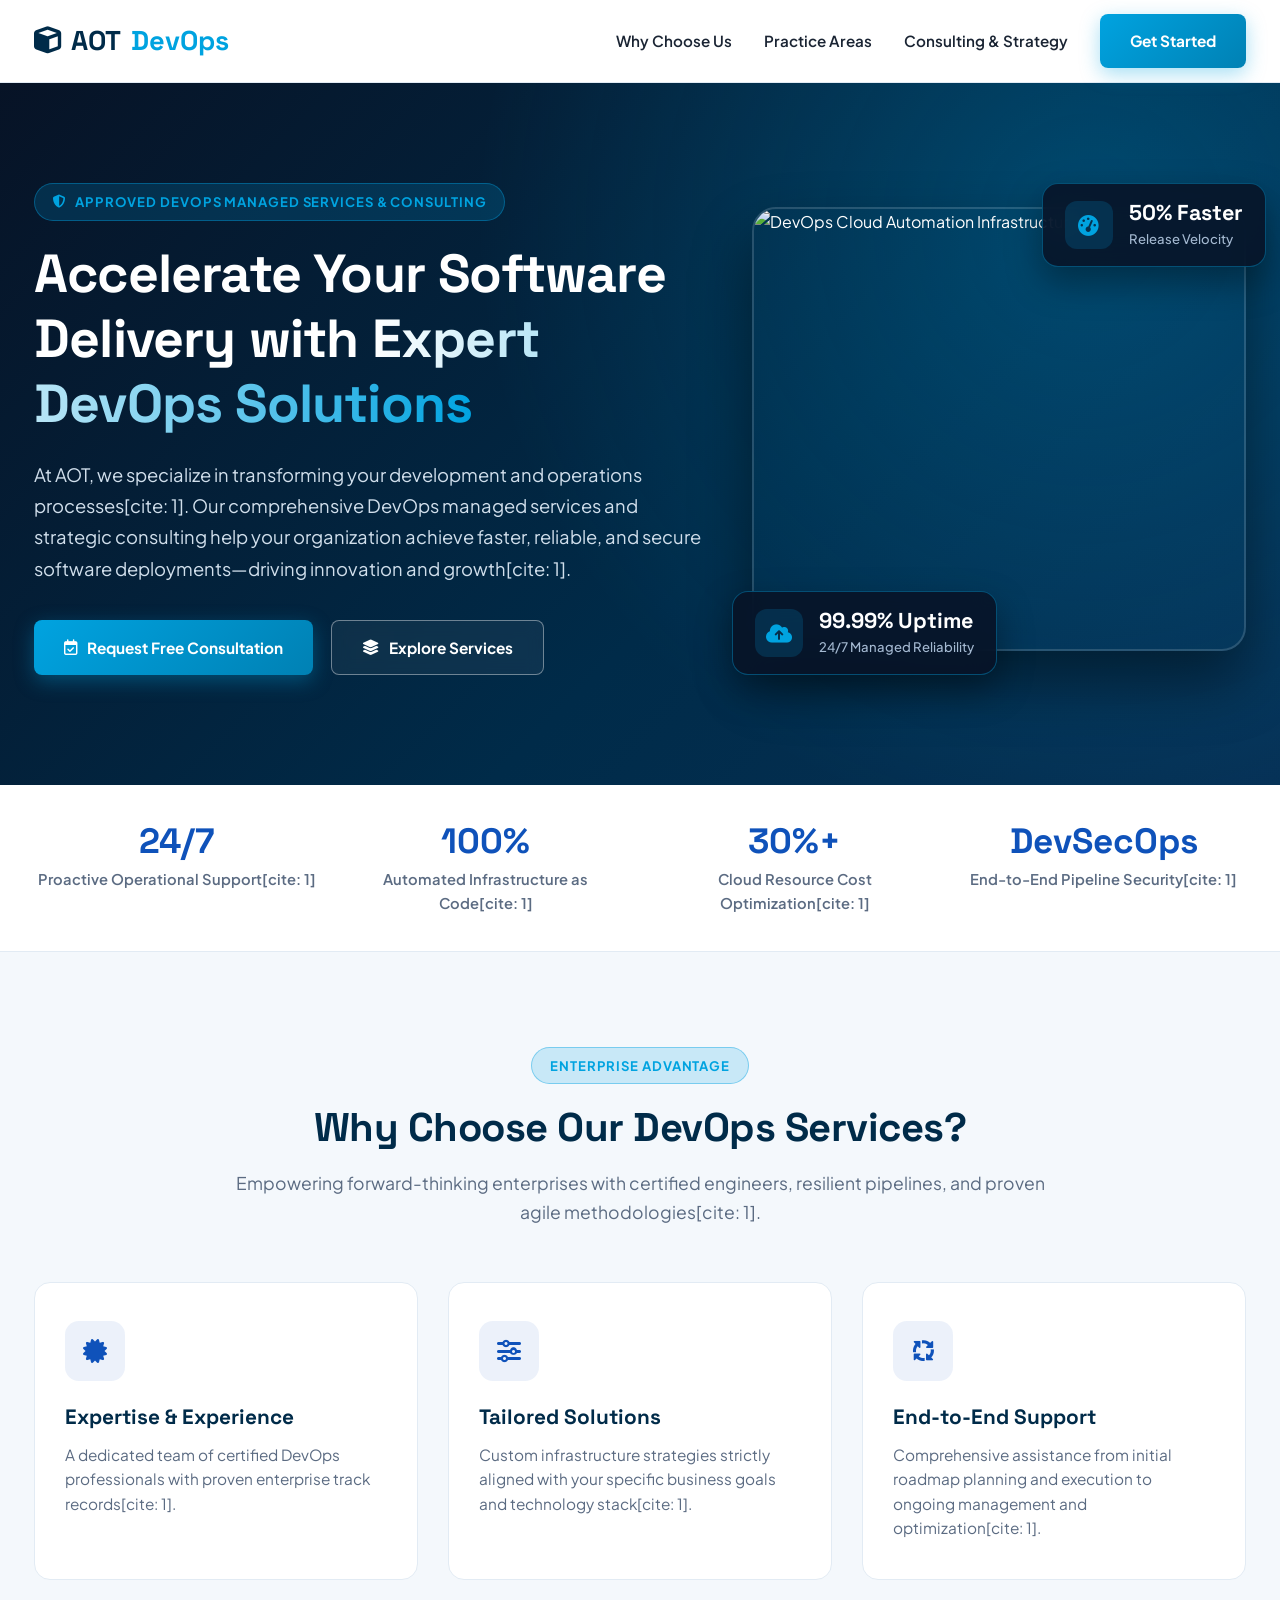
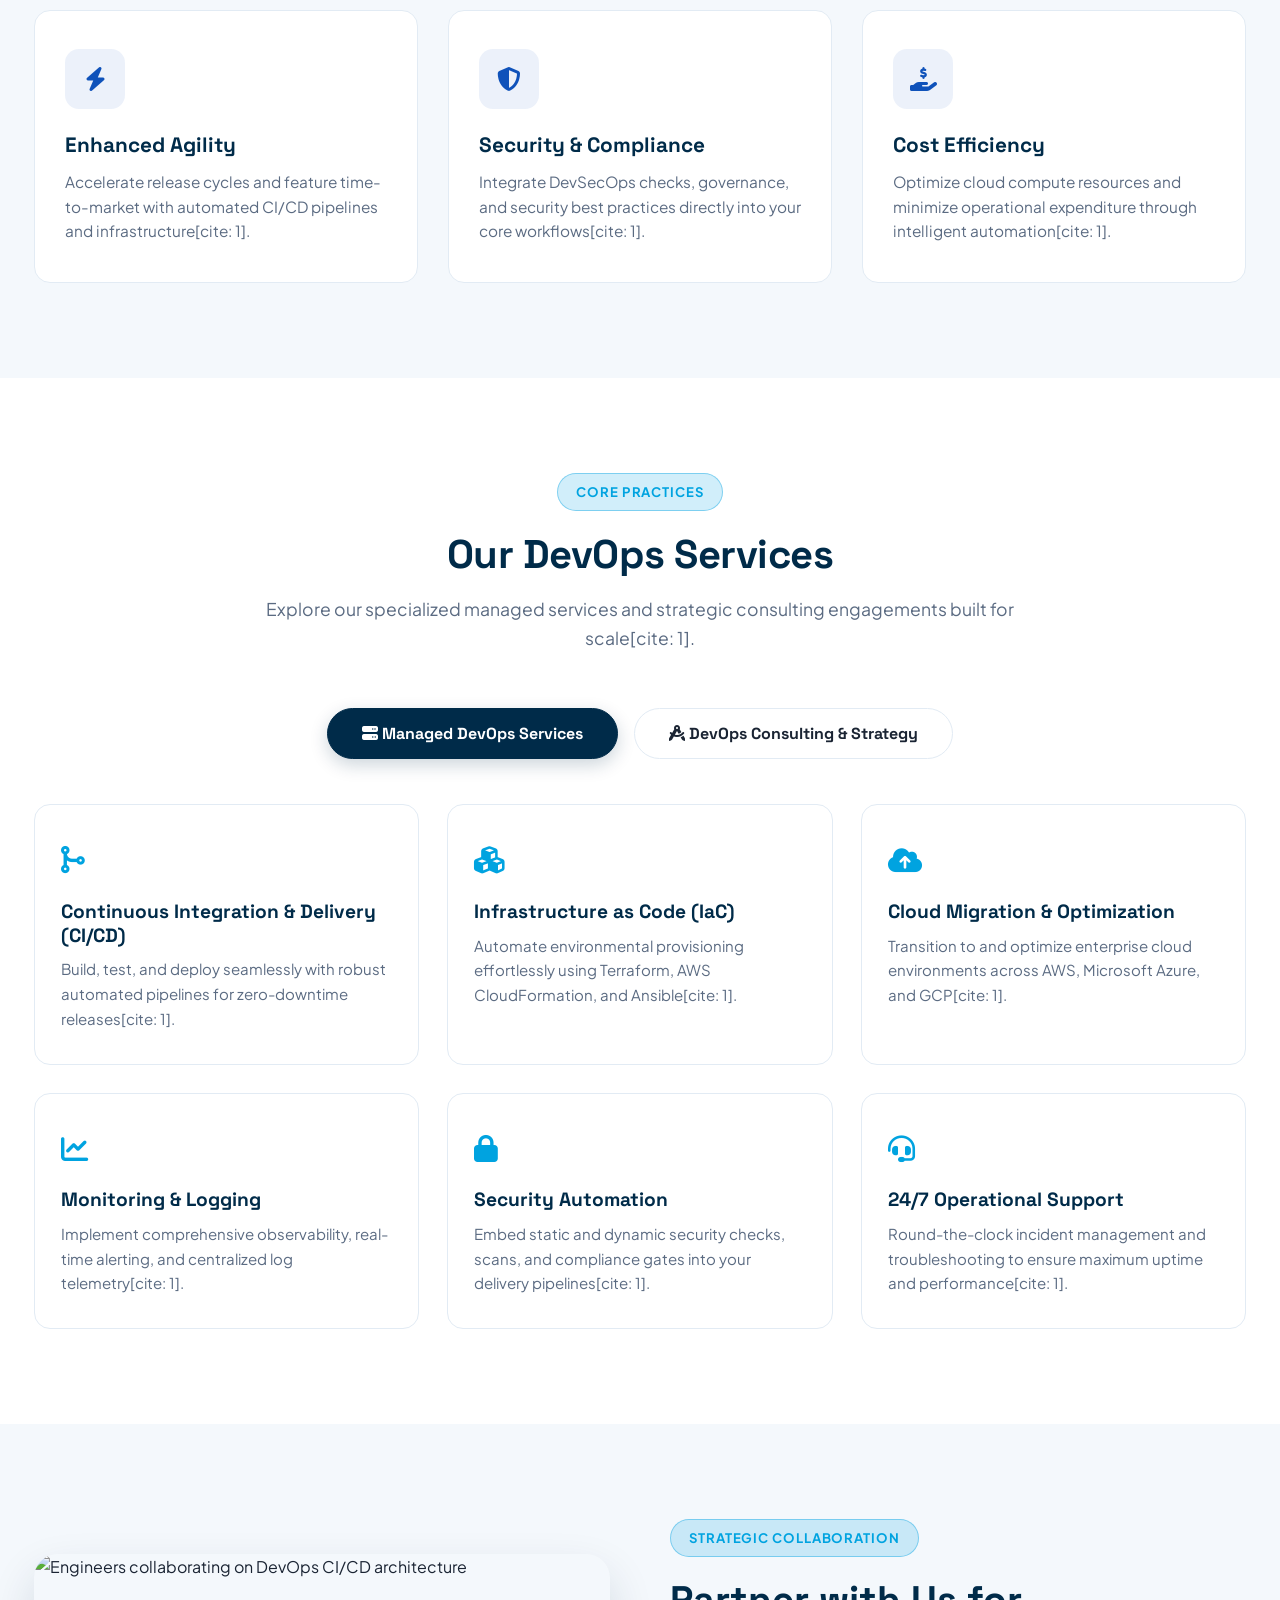
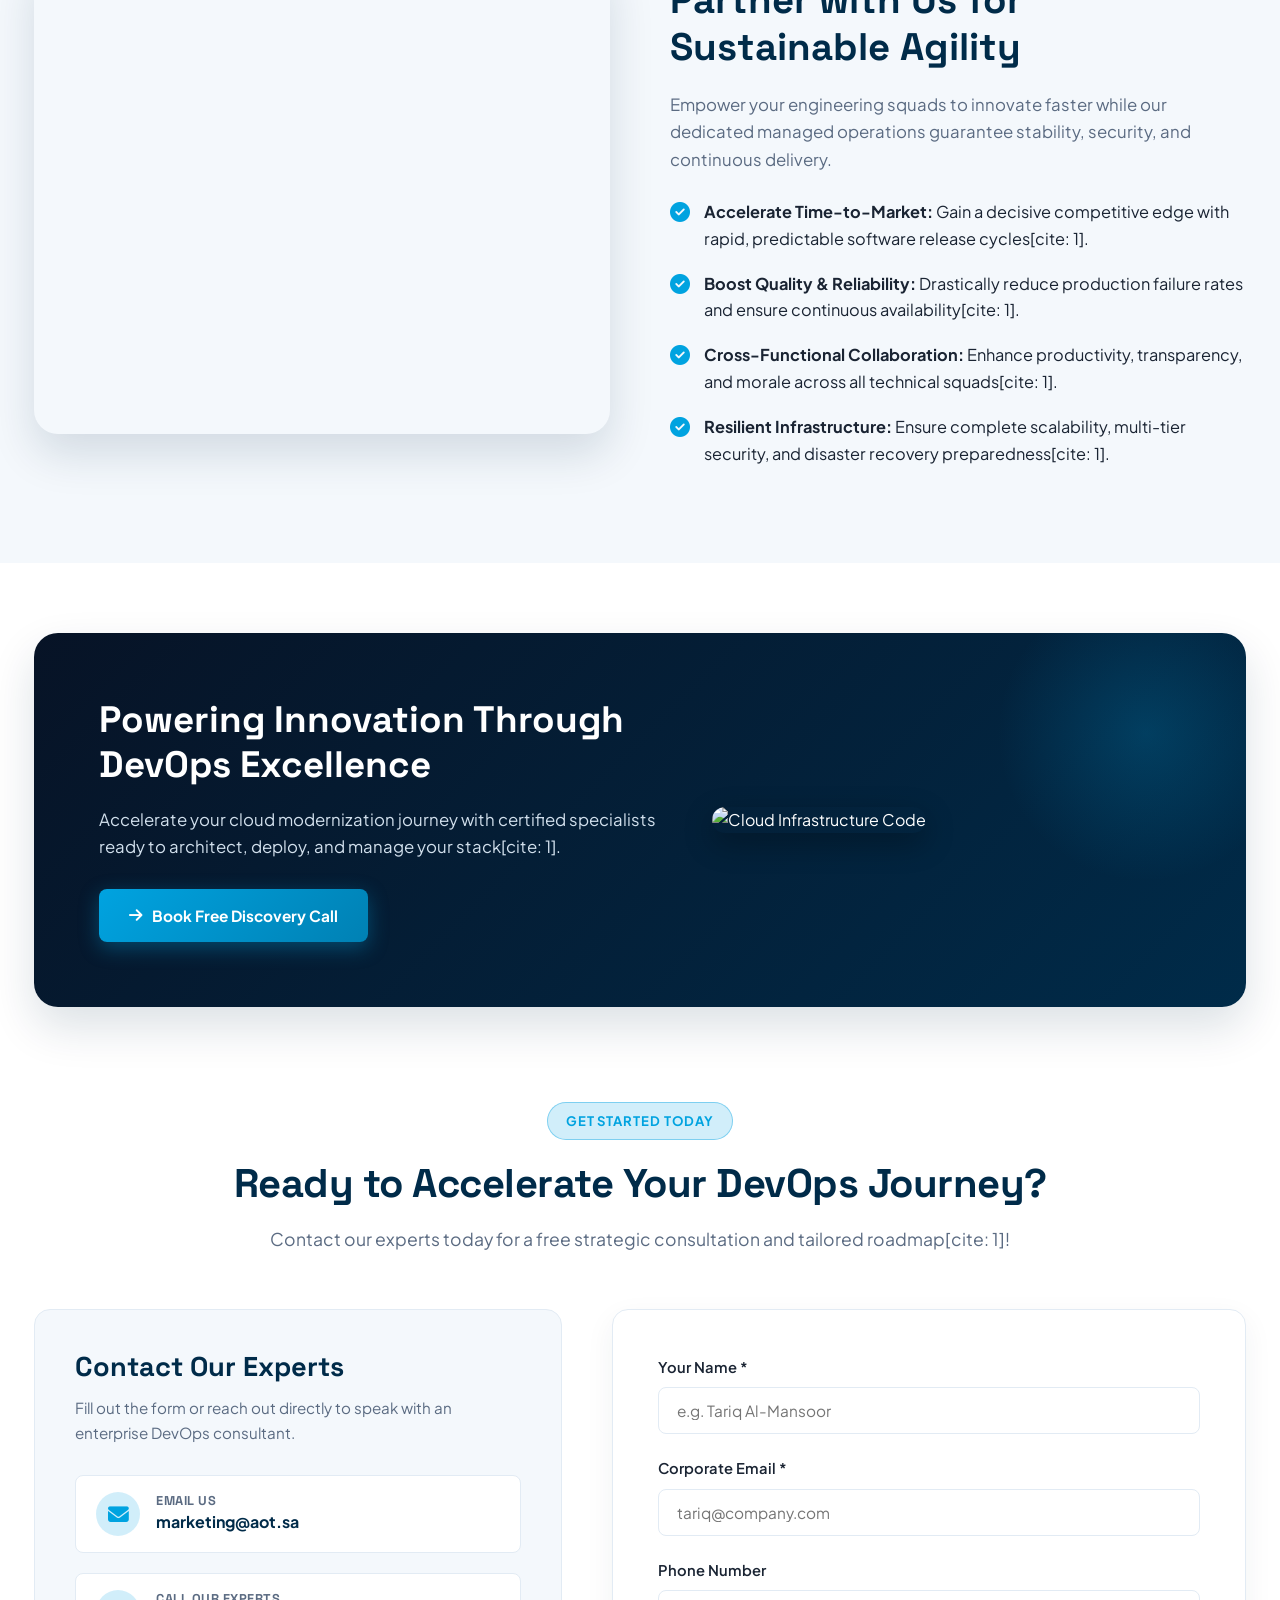
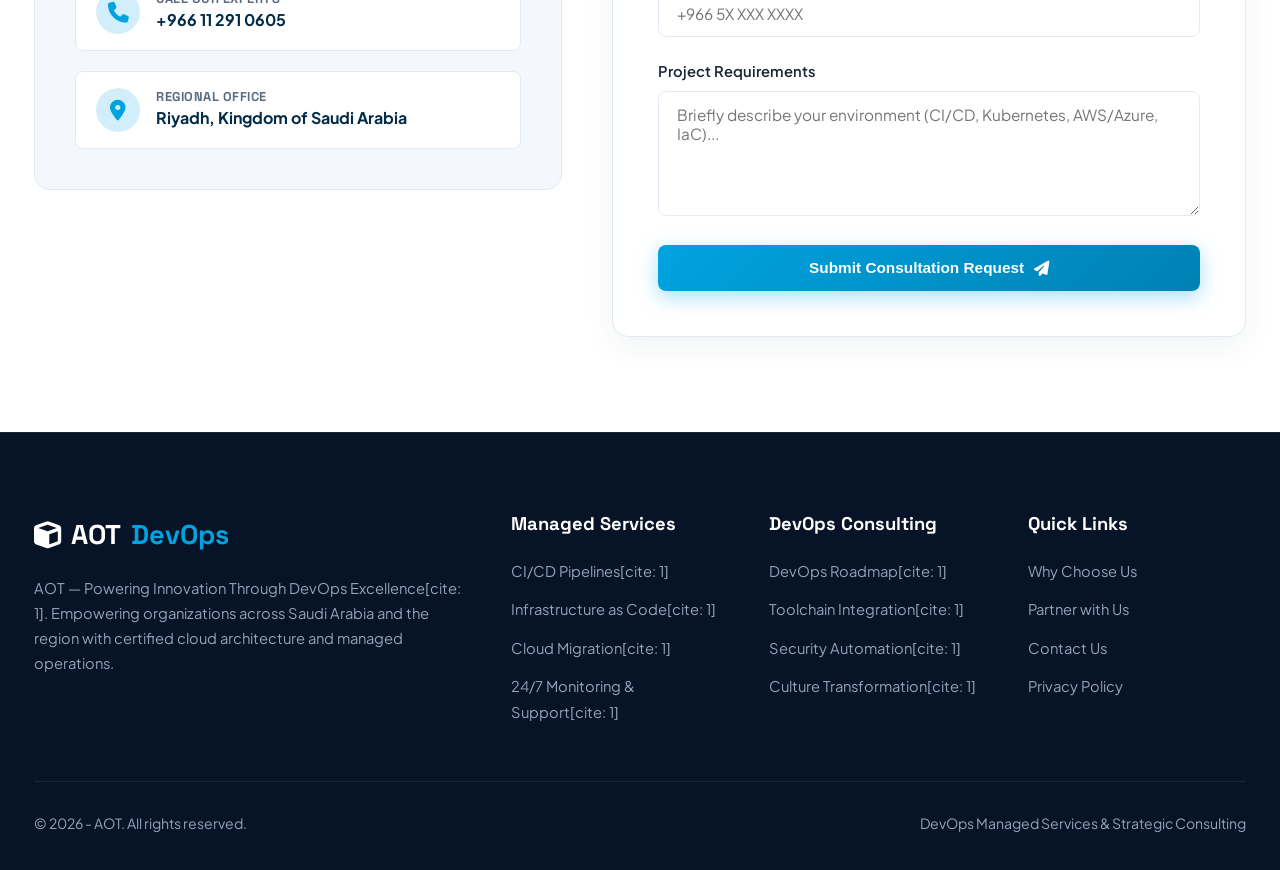
==== gemini.html @ 1143ce7c "revert to hybrid dark hero design with background image" ====
<!DOCTYPE html>
<html lang="en">
<head>
  <meta charset="UTF-8">
  <meta name="viewport" content="width=device-width, initial-scale=1.0">
  <title>DevOps Managed Services & Consulting | AOT Saudi Arabia</title>
  <meta name="description" content="Accelerate Your Software Delivery with Expert DevOps Managed Services and Strategic Consulting.">
  
  <!-- Typography matching AOT Standard -->
  <link rel="preconnect" href="https://fonts.googleapis.com">
  <link rel="preconnect" href="https://fonts.gstatic.com" crossorigin>
  <link href="https://fonts.googleapis.com/css2?family=Plus+Jakarta+Sans:wght@300;400;500;600;700;800&family=Space+Grotesk:wght@500;600;700&display=swap" rel="stylesheet">
  
  <!-- FontAwesome 6 Icons -->
  <link rel="stylesheet" href="https://cdnjs.cloudflare.com/ajax/libs/font-awesome/6.4.0/css/all.min.css">

  <style>
    :root {
      --aot-navy-deep: #071326;
      --aot-navy-dark: #002B49;
      --aot-blue-main: #0F52BA;
      --aot-cyan: #00A3E0;
      --aot-cyan-glow: rgba(0, 163, 224, 0.18);
      --aot-gold: #FFB703;
      --text-main: #1A2433;
      --text-muted: #5B6B82;
      --bg-light: #F4F8FC;
      --bg-white: #FFFFFF;
      --border-color: #E2EBF4;
      --shadow-subtle: 0 10px 30px rgba(0, 43, 73, 0.06);
      --shadow-hover: 0 20px 45px rgba(0, 43, 73, 0.14);
      --radius-sm: 8px;
      --radius-md: 16px;
      --radius-lg: 24px;
      --transition: all 0.35s cubic-bezier(0.16, 1, 0.3, 1);
    }

    * {
      margin: 0;
      padding: 0;
      box-sizing: border-box;
    }

    html {
      scroll-behavior: smooth;
    }

    body {
      font-family: 'Plus Jakarta Sans', sans-serif;
      color: var(--text-main);
      background-color: var(--bg-white);
      line-height: 1.65;
      overflow-x: hidden;
    }

    h1, h2, h3, h4, h5, h6 {
      font-family: 'Space Grotesk', sans-serif;
      font-weight: 700;
      line-height: 1.22;
      color: var(--aot-navy-dark);
    }

    a {
      text-decoration: none;
      color: inherit;
    }

    .container {
      max-width: 1260px;
      margin: 0 auto;
      padding: 0 24px;
    }

    /* Badge & Tag Elements */
    .badge-pill {
      display: inline-flex;
      align-items: center;
      gap: 8px;
      padding: 7px 18px;
      background: var(--aot-cyan-glow);
      color: var(--aot-cyan);
      border: 1px solid rgba(0, 163, 224, 0.4);
      border-radius: 50px;
      font-size: 0.82rem;
      font-weight: 700;
      text-transform: uppercase;
      letter-spacing: 0.9px;
      margin-bottom: 20px;
    }

    .badge-pill.dark {
      background: rgba(255, 255, 255, 0.1);
      color: #FFFFFF;
      border-color: rgba(255, 255, 255, 0.25);
    }

    /* Section Standard Headers */
    .section-header {
      text-align: center;
      max-width: 820px;
      margin: 0 auto 55px auto;
    }

    .section-header h2 {
      font-size: 2.5rem;
      letter-spacing: -0.5px;
      margin-bottom: 16px;
    }

    .section-header p {
      font-size: 1.1rem;
      color: var(--text-muted);
    }

    /* Buttons */
    .btn {
      display: inline-flex;
      align-items: center;
      justify-content: center;
      gap: 10px;
      padding: 14px 30px;
      border-radius: var(--radius-sm);
      font-weight: 700;
      font-size: 0.96rem;
      cursor: pointer;
      transition: var(--transition);
      border: none;
    }

    .btn-cyan {
      background: linear-gradient(135deg, var(--aot-cyan) 0%, #0081B4 100%);
      color: #FFFFFF;
      box-shadow: 0 6px 20px rgba(0, 163, 224, 0.35);
    }

    .btn-cyan:hover {
      transform: translateY(-3px);
      box-shadow: 0 10px 25px rgba(0, 163, 224, 0.5);
      color: #FFFFFF;
    }

    .btn-outline-white {
      border: 1.5px solid rgba(255, 255, 255, 0.4);
      color: #FFFFFF;
      background: rgba(255, 255, 255, 0.05);
      backdrop-filter: blur(8px);
    }

    .btn-outline-white:hover {
      background: #FFFFFF;
      color: var(--aot-navy-deep);
      border-color: #FFFFFF;
    }

    /* ==========================================================================
       NAVBAR (AOT Brand Style)
       ========================================================================== */
    .site-header {
      position: sticky;
      top: 0;
      background: rgba(255, 255, 255, 0.96);
      backdrop-filter: blur(14px);
      z-index: 1000;
      border-bottom: 1px solid var(--border-color);
    }

    .nav-container {
      display: flex;
      align-items: center;
      justify-content: space-between;
      height: 82px;
    }

    .logo-brand {
      display: flex;
      align-items: center;
      gap: 10px;
      font-size: 1.7rem;
      font-family: 'Space Grotesk', sans-serif;
      font-weight: 800;
      color: var(--aot-navy-dark);
    }

    .logo-brand span {
      color: var(--aot-cyan);
    }

    .nav-links {
      display: flex;
      align-items: center;
      gap: 32px;
      list-style: none;
    }

    .nav-link {
      font-size: 0.95rem;
      font-weight: 600;
      color: var(--text-main);
      transition: var(--transition);
    }

    .nav-link:hover {
      color: var(--aot-cyan);
    }

    .mobile-menu-btn {
      display: none;
      font-size: 1.6rem;
      cursor: pointer;
      color: var(--aot-navy-dark);
    }

    /* ==========================================================================
       HERO SECTION (High-Tech Mesh + Real Image Layering)
       ========================================================================== */
    .hero-wrap {
      position: relative;
      background: radial-gradient(circle at 85% 20%, rgba(0, 163, 224, 0.25) 0%, transparent 50%),
                  linear-gradient(135deg, var(--aot-navy-deep) 0%, var(--aot-navy-dark) 60%, #063156 100%);
      color: #FFFFFF;
      padding: 100px 0 110px;
      overflow: hidden;
    }

    .hero-grid {
      display: grid;
      grid-template-columns: 1.15fr 0.85fr;
      gap: 50px;
      align-items: center;
    }

    .hero-content h1 {
      font-size: 3.35rem;
      color: #FFFFFF;
      margin-bottom: 22px;
      letter-spacing: -0.8px;
    }

    .hero-content h1 span {
      background: linear-gradient(90deg, #FFFFFF 0%, var(--aot-cyan) 100%);
      -webkit-background-clip: text;
      -webkit-text-fill-color: transparent;
    }

    .hero-content p {
      font-size: 1.15rem;
      color: #D1DFEC;
      margin-bottom: 36px;
      line-height: 1.7;
    }

    .hero-btn-group {
      display: flex;
      flex-wrap: wrap;
      gap: 18px;
    }

    /* Hero Image Composition */
    .hero-visual-holder {
      position: relative;
      display: flex;
      justify-content: center;
    }

    .hero-main-img-card {
      position: relative;
      width: 100%;
      border-radius: var(--radius-lg);
      overflow: hidden;
      box-shadow: 0 30px 60px rgba(0, 0, 0, 0.45);
      border: 2px solid rgba(255, 255, 255, 0.15);
    }

    .hero-main-img-card img {
      width: 100%;
      height: 440px;
      object-fit: cover;
      display: block;
      transition: transform 0.8s ease;
    }

    .hero-main-img-card:hover img {
      transform: scale(1.04);
    }

    /* Floating Stats Cards (Celonis/Oracle page style) */
    .floating-pill {
      position: absolute;
      background: rgba(7, 19, 38, 0.88);
      backdrop-filter: blur(16px);
      border: 1px solid rgba(0, 163, 224, 0.4);
      padding: 16px 22px;
      border-radius: var(--radius-md);
      box-shadow: 0 15px 35px rgba(0, 0, 0, 0.35);
      display: flex;
      align-items: center;
      gap: 16px;
      animation: floatMotion 4s ease-in-out infinite alternate;
    }

    .pill-top-right {
      top: -24px;
      right: -20px;
    }

    .pill-bottom-left {
      bottom: -24px;
      left: -20px;
      animation-delay: 2s;
    }

    @keyframes floatMotion {
      0% { transform: translateY(0px); }
      100% { transform: translateY(-10px); }
    }

    .pill-icon {
      width: 48px;
      height: 48px;
      border-radius: 12px;
      background: var(--aot-cyan-glow);
      color: var(--aot-cyan);
      display: flex;
      align-items: center;
      justify-content: center;
      font-size: 1.3rem;
    }

    .pill-data h4 {
      font-size: 1.35rem;
      color: #FFFFFF;
      margin-bottom: 2px;
    }

    .pill-data p {
      font-size: 0.82rem;
      color: #A4B9D1;
      font-weight: 500;
    }

    /* ==========================================================================
       METRICS / STATS RIBBON
       ========================================================================== */
    .stats-ribbon {
      background: #FFFFFF;
      padding: 35px 0;
      border-bottom: 1px solid var(--border-color);
    }

    .stats-grid {
      display: grid;
      grid-template-columns: repeat(4, 1fr);
      gap: 24px;
      text-align: center;
    }

    .stat-item h3 {
      font-size: 2.2rem;
      color: var(--aot-blue-main);
      margin-bottom: 4px;
    }

    .stat-item p {
      font-size: 0.92rem;
      color: var(--text-muted);
      font-weight: 600;
    }

    /* ==========================================================================
       WHY CHOOSE US (CARDS GRID)
       ========================================================================== */
    .section-padding {
      padding: 95px 0;
    }

    .bg-soft-blue {
      background-color: var(--bg-light);
    }

    .cards-grid-3 {
      display: grid;
      grid-template-columns: repeat(3, 1fr);
      gap: 30px;
    }

    .aot-card {
      background: #FFFFFF;
      border: 1px solid var(--border-color);
      border-radius: var(--radius-md);
      padding: 38px 30px;
      transition: var(--transition);
      position: relative;
    }

    .aot-card:hover {
      transform: translateY(-8px);
      box-shadow: var(--shadow-hover);
      border-color: var(--aot-cyan);
    }

    .aot-card-icon {
      width: 60px;
      height: 60px;
      border-radius: 14px;
      background: rgba(15, 82, 186, 0.08);
      color: var(--aot-blue-main);
      display: flex;
      align-items: center;
      justify-content: center;
      font-size: 1.5rem;
      margin-bottom: 24px;
      transition: var(--transition);
    }

    .aot-card:hover .aot-card-icon {
      background: var(--aot-blue-main);
      color: #FFFFFF;
    }

    .aot-card h3 {
      font-size: 1.3rem;
      margin-bottom: 12px;
    }

    .aot-card p {
      font-size: 0.96rem;
      color: var(--text-muted);
      line-height: 1.6;
    }

    /* ==========================================================================
       PRACTICE AREAS / SERVICES (TABS + IMAGE PANELS)
       ========================================================================== */
    .tabs-controller {
      display: flex;
      justify-content: center;
      gap: 16px;
      margin-bottom: 45px;
    }

    .tab-pill-btn {
      padding: 14px 34px;
      font-size: 1rem;
      font-weight: 700;
      border-radius: 50px;
      border: 1.5px solid var(--border-color);
      background: #FFFFFF;
      color: var(--text-main);
      cursor: pointer;
      transition: var(--transition);
      font-family: 'Space Grotesk', sans-serif;
    }

    .tab-pill-btn.active, .tab-pill-btn:hover {
      background: var(--aot-navy-dark);
      color: #FFFFFF;
      border-color: var(--aot-navy-dark);
      box-shadow: 0 6px 18px rgba(0, 43, 73, 0.2);
    }

    .tab-content-panel {
      display: none;
      animation: tabFadeIn 0.4s ease-in-out;
    }

    .tab-content-panel.active {
      display: block;
    }

    @keyframes tabFadeIn {
      from { opacity: 0; transform: translateY(10px); }
      to { opacity: 1; transform: translateY(0); }
    }

    .service-items-grid {
      display: grid;
      grid-template-columns: repeat(3, 1fr);
      gap: 28px;
    }

    .service-box {
      background: #FFFFFF;
      border: 1px solid var(--border-color);
      border-radius: var(--radius-md);
      padding: 32px 26px;
      transition: var(--transition);
    }

    .service-box:hover {
      border-color: var(--aot-cyan);
      box-shadow: var(--shadow-subtle);
      transform: translateY(-5px);
    }

    .service-box .s-ico {
      font-size: 1.7rem;
      color: var(--aot-cyan);
      margin-bottom: 18px;
    }

    .service-box h4 {
      font-size: 1.2rem;
      margin-bottom: 10px;
    }

    .service-box p {
      font-size: 0.94rem;
      color: var(--text-muted);
    }

    /* ==========================================================================
       FEATURE HIGHLIGHT WITH VISUAL (Image + Split Content)
       ========================================================================== */
    .split-feature-section {
      display: grid;
      grid-template-columns: 1fr 1fr;
      gap: 60px;
      align-items: center;
    }

    .feature-img-box {
      position: relative;
      border-radius: var(--radius-lg);
      overflow: hidden;
      box-shadow: var(--shadow-hover);
    }

    .feature-img-box img {
      width: 100%;
      height: 480px;
      object-fit: cover;
      display: block;
    }

    .feature-list-check {
      list-style: none;
      display: flex;
      flex-direction: column;
      gap: 18px;
      margin-top: 25px;
    }

    .feature-list-check li {
      display: flex;
      align-items: flex-start;
      gap: 14px;
      font-size: 1.02rem;
      color: var(--text-main);
    }

    .feature-list-check li i {
      color: var(--aot-cyan);
      font-size: 1.25rem;
      margin-top: 3px;
    }

    /* ==========================================================================
       PARTNER CALLOUT BANNER
       ========================================================================== */
    .partner-card-banner {
      background: linear-gradient(135deg, var(--aot-navy-deep) 0%, var(--aot-navy-dark) 100%);
      color: #FFFFFF;
      border-radius: var(--radius-lg);
      padding: 65px;
      box-shadow: var(--shadow-hover);
      display: grid;
      grid-template-columns: 1.1fr 0.9fr;
      gap: 40px;
      align-items: center;
      position: relative;
      overflow: hidden;
    }

    .partner-card-banner::before {
      content: '';
      position: absolute;
      top: -50px;
      right: -50px;
      width: 300px;
      height: 300px;
      background: radial-gradient(circle, rgba(0, 163, 224, 0.2) 0%, transparent 70%);
      border-radius: 50%;
    }

    .partner-card-banner h2 {
      color: #FFFFFF;
      font-size: 2.3rem;
      margin-bottom: 18px;
    }

    .partner-card-banner p {
      color: #D1DFEC;
      margin-bottom: 28px;
      font-size: 1.05rem;
    }

    /* ==========================================================================
       CONTACT & CONSULTATION SECTION
       ========================================================================== */
    .contact-layout {
      display: grid;
      grid-template-columns: 1fr 1.2fr;
      gap: 50px;
      align-items: flex-start;
    }

    .contact-card-sidebar {
      background: var(--bg-light);
      border: 1px solid var(--border-color);
      border-radius: var(--radius-md);
      padding: 40px;
    }

    .contact-channels {
      display: flex;
      flex-direction: column;
      gap: 20px;
      margin-top: 30px;
    }

    .channel-box {
      display: flex;
      align-items: center;
      gap: 16px;
      background: #FFFFFF;
      padding: 16px 20px;
      border-radius: var(--radius-sm);
      border: 1px solid var(--border-color);
    }

    .channel-box i {
      font-size: 1.3rem;
      color: var(--aot-cyan);
      width: 44px;
      height: 44px;
      border-radius: 50%;
      background: var(--aot-cyan-glow);
      display: flex;
      align-items: center;
      justify-content: center;
    }

    .channel-box h6 {
      font-size: 0.8rem;
      color: var(--text-muted);
      text-transform: uppercase;
      letter-spacing: 0.5px;
    }

    .channel-box a {
      font-weight: 700;
      color: var(--aot-navy-dark);
      font-size: 1rem;
    }

    .contact-form-container {
      background: #FFFFFF;
      border: 1px solid var(--border-color);
      border-radius: var(--radius-md);
      padding: 45px;
      box-shadow: var(--shadow-subtle);
    }

    .form-group-item {
      margin-bottom: 22px;
    }

    .form-group-item label {
      display: block;
      font-size: 0.92rem;
      font-weight: 600;
      margin-bottom: 8px;
    }

    .form-input-field {
      width: 100%;
      padding: 13px 18px;
      border: 1.5px solid var(--border-color);
      border-radius: var(--radius-sm);
      font-family: inherit;
      font-size: 0.96rem;
      transition: var(--transition);
    }

    .form-input-field:focus {
      outline: none;
      border-color: var(--aot-cyan);
      box-shadow: 0 0 0 4px var(--aot-cyan-glow);
    }

    textarea.form-input-field {
      min-height: 125px;
      resize: vertical;
    }

    /* ==========================================================================
       FOOTER
       ========================================================================== */
    .site-footer {
      background: var(--aot-navy-deep);
      color: #94A3B8;
      padding: 80px 0 35px;
      border-top: 1px solid rgba(255, 255, 255, 0.08);
    }

    .footer-columns {
      display: grid;
      grid-template-columns: 2fr 1fr 1fr 1fr;
      gap: 40px;
      margin-bottom: 55px;
    }

    .footer-columns .logo-brand {
      color: #FFFFFF;
      margin-bottom: 18px;
    }

    .footer-nav-col h4 {
      color: #FFFFFF;
      font-size: 1.15rem;
      margin-bottom: 22px;
    }

    .footer-nav-col ul {
      list-style: none;
      display: flex;
      flex-direction: column;
      gap: 12px;
    }

    .footer-nav-col a {
      font-size: 0.92rem;
      transition: var(--transition);
    }

    .footer-nav-col a:hover {
      color: var(--aot-cyan);
      padding-left: 5px;
    }

    .footer-legal {
      border-top: 1px solid rgba(255, 255, 255, 0.08);
      padding-top: 30px;
      display: flex;
      justify-content: space-between;
      align-items: center;
      font-size: 0.88rem;
    }

    /* ==========================================================================
       RESPONSIVENESS
       ========================================================================== */
    @media (max-width: 992px) {
      .hero-grid, .split-feature-section, .partner-card-banner, .contact-layout {
        grid-template-columns: 1fr;
        gap: 45px;
      }
      .cards-grid-3, .service-items-grid {
        grid-template-columns: repeat(2, 1fr);
      }
      .stats-grid {
        grid-template-columns: repeat(2, 1fr);
        gap: 30px;
      }
      .footer-columns {
        grid-template-columns: 1fr 1fr;
      }
      .hero-content h1 {
        font-size: 2.7rem;
      }
    }

    @media (max-width: 768px) {
      .nav-links {
        display: none;
        position: absolute;
        top: 82px;
        left: 0;
        width: 100%;
        background: #FFFFFF;
        flex-direction: column;
        padding: 30px 24px;
        box-shadow: var(--shadow-hover);
      }
      .nav-links.open {
        display: flex;
      }
      .mobile-menu-btn {
        display: block;
      }
      .cards-grid-3, .service-items-grid {
        grid-template-columns: 1fr;
      }
      .tabs-controller {
        flex-direction: column;
      }
      .footer-columns {
        grid-template-columns: 1fr;
      }
      .hero-content h1 {
        font-size: 2.2rem;
      }
      .floating-pill {
        display: none;
      }
      .partner-card-banner {
        padding: 40px 24px;
      }
    }
  </style>
</head>
<body>

  <!-- Header Navigation -->
  <header class="site-header">
    <div class="container nav-container">
      <a href="#" class="logo-brand">
        <i class="fa-solid fa-cube text-primary"></i> AOT<span>DevOps</span>
      </a>
      <ul class="nav-links" id="navLinks">
        <li><a href="#why-us" class="nav-link">Why Choose Us</a></li>
        <li><a href="#services" class="nav-link">Practice Areas</a></li>
        <li><a href="#consulting" class="nav-link">Consulting &amp; Strategy</a></li>
        <li><a href="#contact" class="btn btn-cyan">Get Started</a></li>
      </ul>
      <div class="mobile-menu-btn" id="mobileBtn">
        <i class="fa-solid fa-bars"></i>
      </div>
    </div>
  </header>

  <!-- Hero Section -->
  <section class="hero-wrap">
    <div class="container">
      <div class="hero-grid">
        <div class="hero-content">
          <div class="badge-pill">
            <i class="fa-solid fa-shield-halved"></i> Approved DevOps Managed Services &amp; Consulting
          </div>
          <h1>Accelerate Your Software Delivery with <span>Expert DevOps Solutions</span></h1>
          <p>
            At AOT, we specialize in transforming your development and operations processes[cite: 1]. Our comprehensive DevOps managed services and strategic consulting help your organization achieve faster, reliable, and secure software deployments—driving innovation and growth[cite: 1].
          </p>
          <div class="hero-btn-group">
            <a href="#contact" class="btn btn-cyan">
              <i class="fa-regular fa-calendar-check"></i> Request Free Consultation
            </a>
            <a href="#services" class="btn btn-outline-white">
              <i class="fa-solid fa-layer-group"></i> Explore Services
            </a>
          </div>
        </div>

        <!-- High-Res Hero Composition with Floating Status Badges -->
        <div class="hero-visual-holder">
          <div class="hero-main-img-card">
            <!-- High-Res Cloud & DevOps Engineering Image -->
            <img src="https://images.unsplash.com/photo-1558494949-ef010cbdcc31?q=80&w=1200&auto=format&fit=crop" alt="DevOps Cloud Automation Infrastructure">
          </div>

          <!-- Top Floating Metric Badge -->
          <div class="floating-pill pill-top-right">
            <div class="pill-icon"><i class="fa-solid fa-gauge-high"></i></div>
            <div class="pill-data">
              <h4>50% Faster</h4>
              <p>Release Velocity</p>
            </div>
          </div>

          <!-- Bottom Floating Metric Badge -->
          <div class="floating-pill pill-bottom-left">
            <div class="pill-icon"><i class="fa-solid fa-cloud-arrow-up"></i></div>
            <div class="pill-data">
              <h4>99.99% Uptime</h4>
              <p>24/7 Managed Reliability</p>
            </div>
          </div>
        </div>
      </div>
    </div>
  </section>

  <!-- Value Metrics Ribbon -->
  <div class="stats-ribbon">
    <div class="container">
      <div class="stats-grid">
        <div class="stat-item">
          <h3>24/7</h3>
          <p>Proactive Operational Support[cite: 1]</p>
        </div>
        <div class="stat-item">
          <h3>100%</h3>
          <p>Automated Infrastructure as Code[cite: 1]</p>
        </div>
        <div class="stat-item">
          <h3>30%+</h3>
          <p>Cloud Resource Cost Optimization[cite: 1]</p>
        </div>
        <div class="stat-item">
          <h3>DevSecOps</h3>
          <p>End-to-End Pipeline Security[cite: 1]</p>
        </div>
      </div>
    </div>
  </div>

  <!-- Why Choose Us -->
  <section id="why-us" class="section-padding bg-soft-blue">
    <div class="container">
      <div class="section-header">
        <div class="badge-pill">Enterprise Advantage</div>
        <h2>Why Choose Our DevOps Services?</h2>
        <p>Empowering forward-thinking enterprises with certified engineers, resilient pipelines, and proven agile methodologies[cite: 1].</p>
      </div>

      <div class="cards-grid-3">
        <div class="aot-card">
          <div class="aot-card-icon"><i class="fa-solid fa-certificate"></i></div>
          <h3>Expertise &amp; Experience</h3>
          <p>A dedicated team of certified DevOps professionals with proven enterprise track records[cite: 1].</p>
        </div>

        <div class="aot-card">
          <div class="aot-card-icon"><i class="fa-solid fa-sliders"></i></div>
          <h3>Tailored Solutions</h3>
          <p>Custom infrastructure strategies strictly aligned with your specific business goals and technology stack[cite: 1].</p>
        </div>

        <div class="aot-card">
          <div class="aot-card-icon"><i class="fa-solid fa-arrows-spin"></i></div>
          <h3>End-to-End Support</h3>
          <p>Comprehensive assistance from initial roadmap planning and execution to ongoing management and optimization[cite: 1].</p>
        </div>

        <div class="aot-card">
          <div class="aot-card-icon"><i class="fa-solid fa-bolt"></i></div>
          <h3>Enhanced Agility</h3>
          <p>Accelerate release cycles and feature time-to-market with automated CI/CD pipelines and infrastructure[cite: 1].</p>
        </div>

        <div class="aot-card">
          <div class="aot-card-icon"><i class="fa-solid fa-shield-halved"></i></div>
          <h3>Security &amp; Compliance</h3>
          <p>Integrate DevSecOps checks, governance, and security best practices directly into your core workflows[cite: 1].</p>
        </div>

        <div class="aot-card">
          <div class="aot-card-icon"><i class="fa-solid fa-hand-holding-dollar"></i></div>
          <h3>Cost Efficiency</h3>
          <p>Optimize cloud compute resources and minimize operational expenditure through intelligent automation[cite: 1].</p>
        </div>
      </div>
    </div>
  </section>

  <!-- Interactive Practice Areas / Services -->
  <section id="services" class="section-padding">
    <div class="container">
      <div class="section-header">
        <div class="badge-pill">Core Practices</div>
        <h2>Our DevOps Services</h2>
        <p>Explore our specialized managed services and strategic consulting engagements built for scale[cite: 1].</p>
      </div>

      <!-- Tab Buttons -->
      <div class="tabs-controller">
        <button class="tab-pill-btn active" onclick="switchTab(event, 'tab-managed')">
          <i class="fa-solid fa-server me-2"></i> Managed DevOps Services
        </button>
        <button class="tab-pill-btn" onclick="switchTab(event, 'tab-consulting')">
          <i class="fa-solid fa-compass-drafting me-2"></i> DevOps Consulting &amp; Strategy
        </button>
      </div>

      <!-- Managed Services Panel -->
      <div id="tab-managed" class="tab-content-panel active">
        <div class="service-items-grid">
          <div class="service-box">
            <div class="s-ico"><i class="fa-solid fa-code-merge"></i></div>
            <h4>Continuous Integration &amp; Delivery (CI/CD)</h4>
            <p>Build, test, and deploy seamlessly with robust automated pipelines for zero-downtime releases[cite: 1].</p>
          </div>
          <div class="service-box">
            <div class="s-ico"><i class="fa-solid fa-cubes"></i></div>
            <h4>Infrastructure as Code (IaC)</h4>
            <p>Automate environmental provisioning effortlessly using Terraform, AWS CloudFormation, and Ansible[cite: 1].</p>
          </div>
          <div class="service-box">
            <div class="s-ico"><i class="fa-solid fa-cloud-arrow-up"></i></div>
            <h4>Cloud Migration &amp; Optimization</h4>
            <p>Transition to and optimize enterprise cloud environments across AWS, Microsoft Azure, and GCP[cite: 1].</p>
          </div>
          <div class="service-box">
            <div class="s-ico"><i class="fa-solid fa-chart-line"></i></div>
            <h4>Monitoring &amp; Logging</h4>
            <p>Implement comprehensive observability, real-time alerting, and centralized log telemetry[cite: 1].</p>
          </div>
          <div class="service-box">
            <div class="s-ico"><i class="fa-solid fa-lock"></i></div>
            <h4>Security Automation</h4>
            <p>Embed static and dynamic security checks, scans, and compliance gates into your delivery pipelines[cite: 1].</p>
          </div>
          <div class="service-box">
            <div class="s-ico"><i class="fa-solid fa-headset"></i></div>
            <h4>24/7 Operational Support</h4>
            <p>Round-the-clock incident management and troubleshooting to ensure maximum uptime and performance[cite: 1].</p>
          </div>
        </div>
      </div>

      <!-- Consulting Panel -->
      <div id="tab-consulting" class="tab-content-panel">
        <div class="service-items-grid">
          <div class="service-box">
            <div class="s-ico"><i class="fa-solid fa-map-location-dot"></i></div>
            <h4>Assessment &amp; Roadmap</h4>
            <p>Analyze current engineering processes and build a strategic, step-by-step DevOps implementation roadmap[cite: 1].</p>
          </div>
          <div class="service-box">
            <div class="s-ico"><i class="fa-solid fa-toolbox"></i></div>
            <h4>Toolchain Selection</h4>
            <p>Recommend and integrate the ideal toolsets tailored precisely to your infrastructure and team needs[cite: 1].</p>
          </div>
          <div class="service-box">
            <div class="s-ico"><i class="fa-solid fa-gears"></i></div>
            <h4>Automation Best Practices</h4>
            <p>Streamline workflows, standardize pipelines, and eliminate manual deployment errors[cite: 1].</p>
          </div>
          <div class="service-box">
            <div class="s-ico"><i class="fa-solid fa-people-group"></i></div>
            <h4>Culture &amp; Process Transformation</h4>
            <p>Foster an agile, collaborative DevOps mindset across your development and operations departments[cite: 1].</p>
          </div>
          <div class="service-box">
            <div class="s-ico"><i class="fa-solid fa-chart-pie"></i></div>
            <h4>Performance &amp; Cost Optimization</h4>
            <p>Fine-tune cloud architectures for peak throughput, resource efficiency, and sustainable cost savings[cite: 1].</p>
          </div>
          <div class="service-box">
            <div class="s-ico"><i class="fa-solid fa-chalkboard-user"></i></div>
            <h4>Training &amp; Knowledge Transfer</h4>
            <p>Equip and upskill your internal teams with the hands-on expertise they need to succeed independently[cite: 1].</p>
          </div>
        </div>
      </div>
    </div>
  </section>

  <!-- Visual Feature Split: Partner with Us -->
  <section id="consulting" class="section-padding bg-soft-blue">
    <div class="container">
      <div class="split-feature-section">
        <div class="feature-img-box">
          <!-- High-Res Enterprise Software & Collaboration Image -->
          <img src="https://images.unsplash.com/photo-1522071820081-009f0129c71c?q=80&w=1200&auto=format&fit=crop" alt="Engineers collaborating on DevOps CI/CD architecture">
        </div>
        <div>
          <div class="badge-pill">Strategic Collaboration</div>
          <h2 style="font-size: 2.4rem; margin-bottom: 20px;">Partner with Us for Sustainable Agility</h2>
          <p style="color: var(--text-muted); font-size: 1.05rem;">
            Empower your engineering squads to innovate faster while our dedicated managed operations guarantee stability, security, and continuous delivery.
          </p>
          <ul class="feature-list-check">
            <li>
              <i class="fa-solid fa-circle-check"></i>
              <span><strong>Accelerate Time-to-Market:</strong> Gain a decisive competitive edge with rapid, predictable software release cycles[cite: 1].</span>
            </li>
            <li>
              <i class="fa-solid fa-circle-check"></i>
              <span><strong>Boost Quality &amp; Reliability:</strong> Drastically reduce production failure rates and ensure continuous availability[cite: 1].</span>
            </li>
            <li>
              <i class="fa-solid fa-circle-check"></i>
              <span><strong>Cross-Functional Collaboration:</strong> Enhance productivity, transparency, and morale across all technical squads[cite: 1].</span>
            </li>
            <li>
              <i class="fa-solid fa-circle-check"></i>
              <span><strong>Resilient Infrastructure:</strong> Ensure complete scalability, multi-tier security, and disaster recovery preparedness[cite: 1].</span>
            </li>
          </ul>
        </div>
      </div>
    </div>
  </section>

  <!-- Banner Callout -->
  <div class="container" style="margin-top: 70px;">
    <div class="partner-card-banner">
      <div>
        <h2>Powering Innovation Through DevOps Excellence</h2>
        <p>Accelerate your cloud modernization journey with certified specialists ready to architect, deploy, and manage your stack[cite: 1].</p>
        <a href="#contact" class="btn btn-cyan"><i class="fa-solid fa-arrow-right"></i> Book Free Discovery Call</a>
      </div>
      <div>
        <img src="https://images.unsplash.com/photo-1618401471353-b98afee0b2eb?q=80&w=800&auto=format&fit=crop" alt="Cloud Infrastructure Code" style="width: 100%; border-radius: var(--radius-md); box-shadow: 0 10px 30px rgba(0,0,0,0.3);">
      </div>
    </div>
  </div>

  <!-- Contact & Consultation Section -->
  <section id="contact" class="section-padding">
    <div class="container">
      <div class="section-header">
        <div class="badge-pill">Get Started Today</div>
        <h2>Ready to Accelerate Your DevOps Journey?</h2>
        <p>Contact our experts today for a free strategic consultation and tailored roadmap[cite: 1]!</p>
      </div>

      <div class="contact-layout">
        <div class="contact-card-sidebar">
          <h3 style="font-size: 1.7rem; margin-bottom: 12px;">Contact Our Experts</h3>
          <p style="color: var(--text-muted); font-size: 0.95rem;">
            Fill out the form or reach out directly to speak with an enterprise DevOps consultant.
          </p>

          <div class="contact-channels">
            <div class="channel-box">
              <i class="fa-solid fa-envelope"></i>
              <div>
                <h6>Email Us</h6>
                <a href="mailto:marketing@aot.sa">marketing@aot.sa</a>
              </div>
            </div>

            <div class="channel-box">
              <i class="fa-solid fa-phone"></i>
              <div>
                <h6>Call Our Experts</h6>
                <a href="tel:+966112910605">+966 11 291 0605</a>
              </div>
            </div>

            <div class="channel-box">
              <i class="fa-solid fa-location-dot"></i>
              <div>
                <h6>Regional Office</h6>
                <span style="font-weight: 700; color: var(--aot-navy-dark);">Riyadh, Kingdom of Saudi Arabia</span>
              </div>
            </div>
          </div>
        </div>

        <div class="contact-form-container">
          <form id="consultationForm" onsubmit="submitForm(event)">
            <div class="form-group-item">
              <label for="name">Your Name *</label>
              <input type="text" id="name" class="form-input-field" placeholder="e.g. Tariq Al-Mansoor" required>
            </div>
            <div class="form-group-item">
              <label for="email">Corporate Email *</label>
              <input type="email" id="email" class="form-input-field" placeholder="tariq@company.com" required>
            </div>
            <div class="form-group-item">
              <label for="phone">Phone Number</label>
              <input type="tel" id="phone" class="form-input-field" placeholder="+966 5X XXX XXXX">
            </div>
            <div class="form-group-item">
              <label for="details">Project Requirements</label>
              <textarea id="details" class="form-input-field" placeholder="Briefly describe your environment (CI/CD, Kubernetes, AWS/Azure, IaC)..."></textarea>
            </div>
            <button type="submit" class="btn btn-cyan" style="width: 100%;">
              Submit Consultation Request <i class="fa-solid fa-paper-plane"></i>
            </button>
          </form>
        </div>
      </div>
    </div>
  </section>

  <!-- Footer -->
  <footer class="site-footer">
    <div class="container">
      <div class="footer-columns">
        <div>
          <a href="#" class="logo-brand">
            <i class="fa-solid fa-cube"></i> AOT<span>DevOps</span>
          </a>
          <p style="margin-top: 14px; font-size: 0.92rem; line-height: 1.7; color: #94A3B8;">
            AOT — Powering Innovation Through DevOps Excellence[cite: 1]. Empowering organizations across Saudi Arabia and the region with certified cloud architecture and managed operations.
          </p>
        </div>

        <div class="footer-nav-col">
          <h4>Managed Services</h4>
          <ul>
            <li><a href="#services">CI/CD Pipelines[cite: 1]</a></li>
            <li><a href="#services">Infrastructure as Code[cite: 1]</a></li>
            <li><a href="#services">Cloud Migration[cite: 1]</a></li>
            <li><a href="#services">24/7 Monitoring &amp; Support[cite: 1]</a></li>
          </ul>
        </div>

        <div class="footer-nav-col">
          <h4>DevOps Consulting</h4>
          <ul>
            <li><a href="#services">DevOps Roadmap[cite: 1]</a></li>
            <li><a href="#services">Toolchain Integration[cite: 1]</a></li>
            <li><a href="#services">Security Automation[cite: 1]</a></li>
            <li><a href="#services">Culture Transformation[cite: 1]</a></li>
          </ul>
        </div>

        <div class="footer-nav-col">
          <h4>Quick Links</h4>
          <ul>
            <li><a href="#why-us">Why Choose Us</a></li>
            <li><a href="#consulting">Partner with Us</a></li>
            <li><a href="#contact">Contact Us</a></li>
            <li><a href="#">Privacy Policy</a></li>
          </ul>
        </div>
      </div>

      <div class="footer-legal">
        <p>&copy; 2026 - AOT. All rights reserved.</p>
        <p>DevOps Managed Services &amp; Strategic Consulting</p>
      </div>
    </div>
  </footer>

  <!-- Script Interactions -->
  <script>
    // Tab Switching for Practice Areas
    function switchTab(evt, tabId) {
      const panels = document.querySelectorAll('.tab-content-panel');
      panels.forEach(p => p.classList.remove('active'));

      const buttons = document.querySelectorAll('.tab-pill-btn');
      buttons.forEach(b => b.classList.remove('active'));

      document.getElementById(tabId).classList.add('active');
      evt.currentTarget.classList.add('active');
    }

    // Responsive Mobile Nav Toggle
    const mobileBtn = document.getElementById('mobileBtn');
    const navLinks = document.getElementById('navLinks');

    mobileBtn.addEventListener('click', () => {
      navLinks.classList.toggle('open');
    });

    // Form submission feedback
    function submitForm(event) {
      event.preventDefault();
      alert('Thank you for reaching out! Our DevOps specialists will review your requirements and get in touch within 24 hours.');
      document.getElementById('consultationForm').reset();
    }
  </script>
</body>
</html>
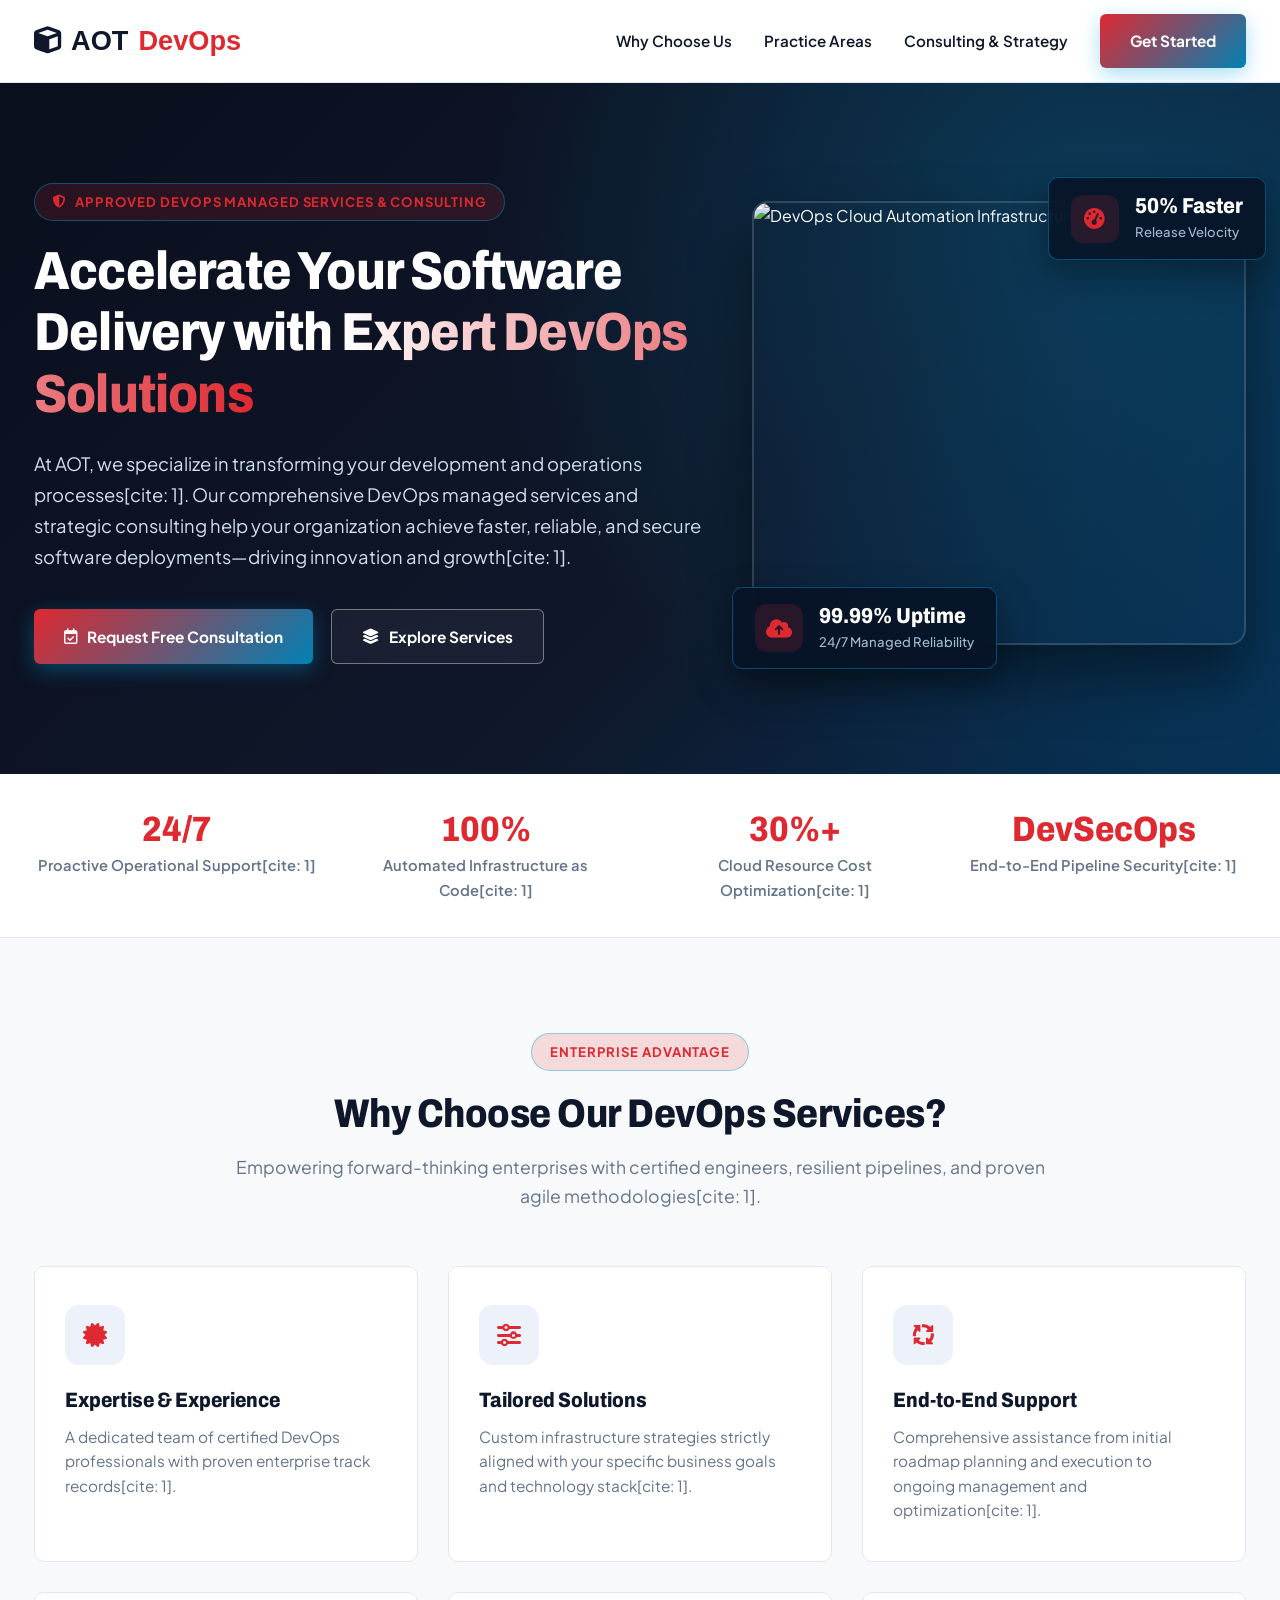
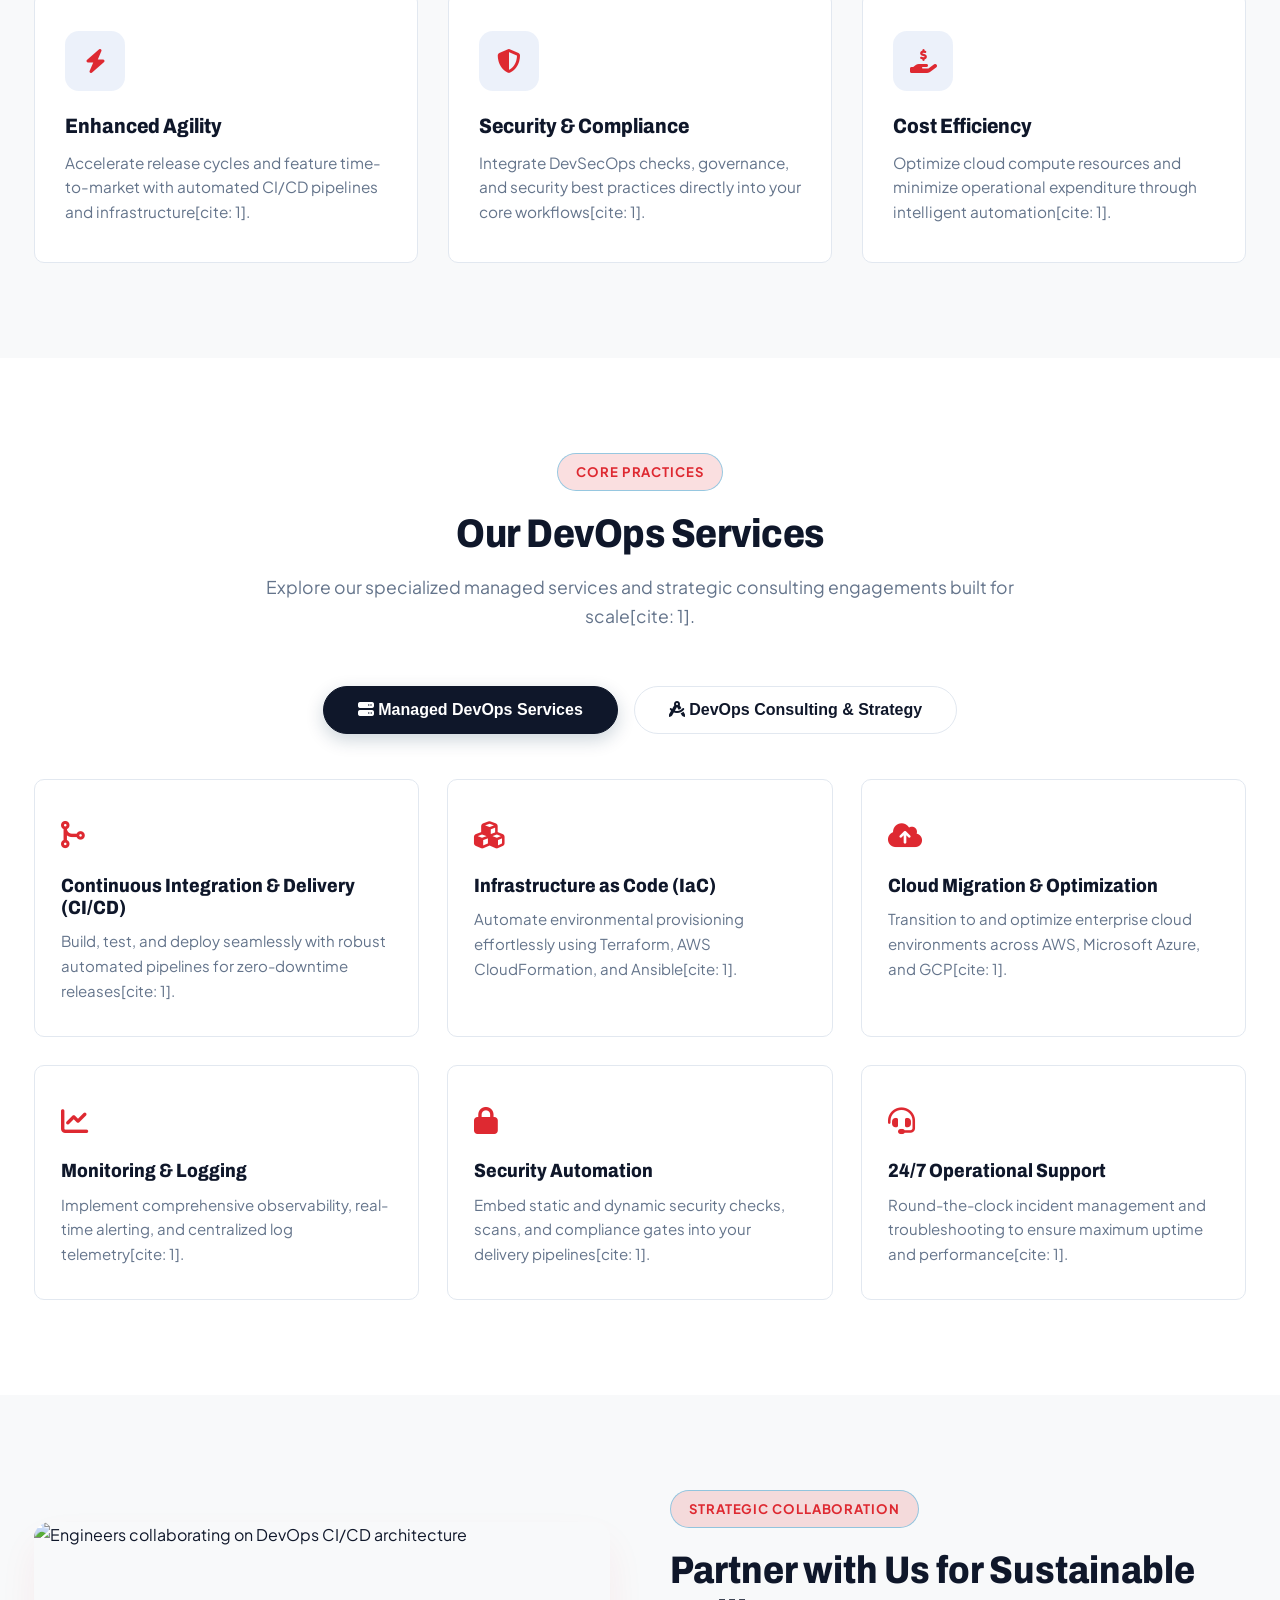
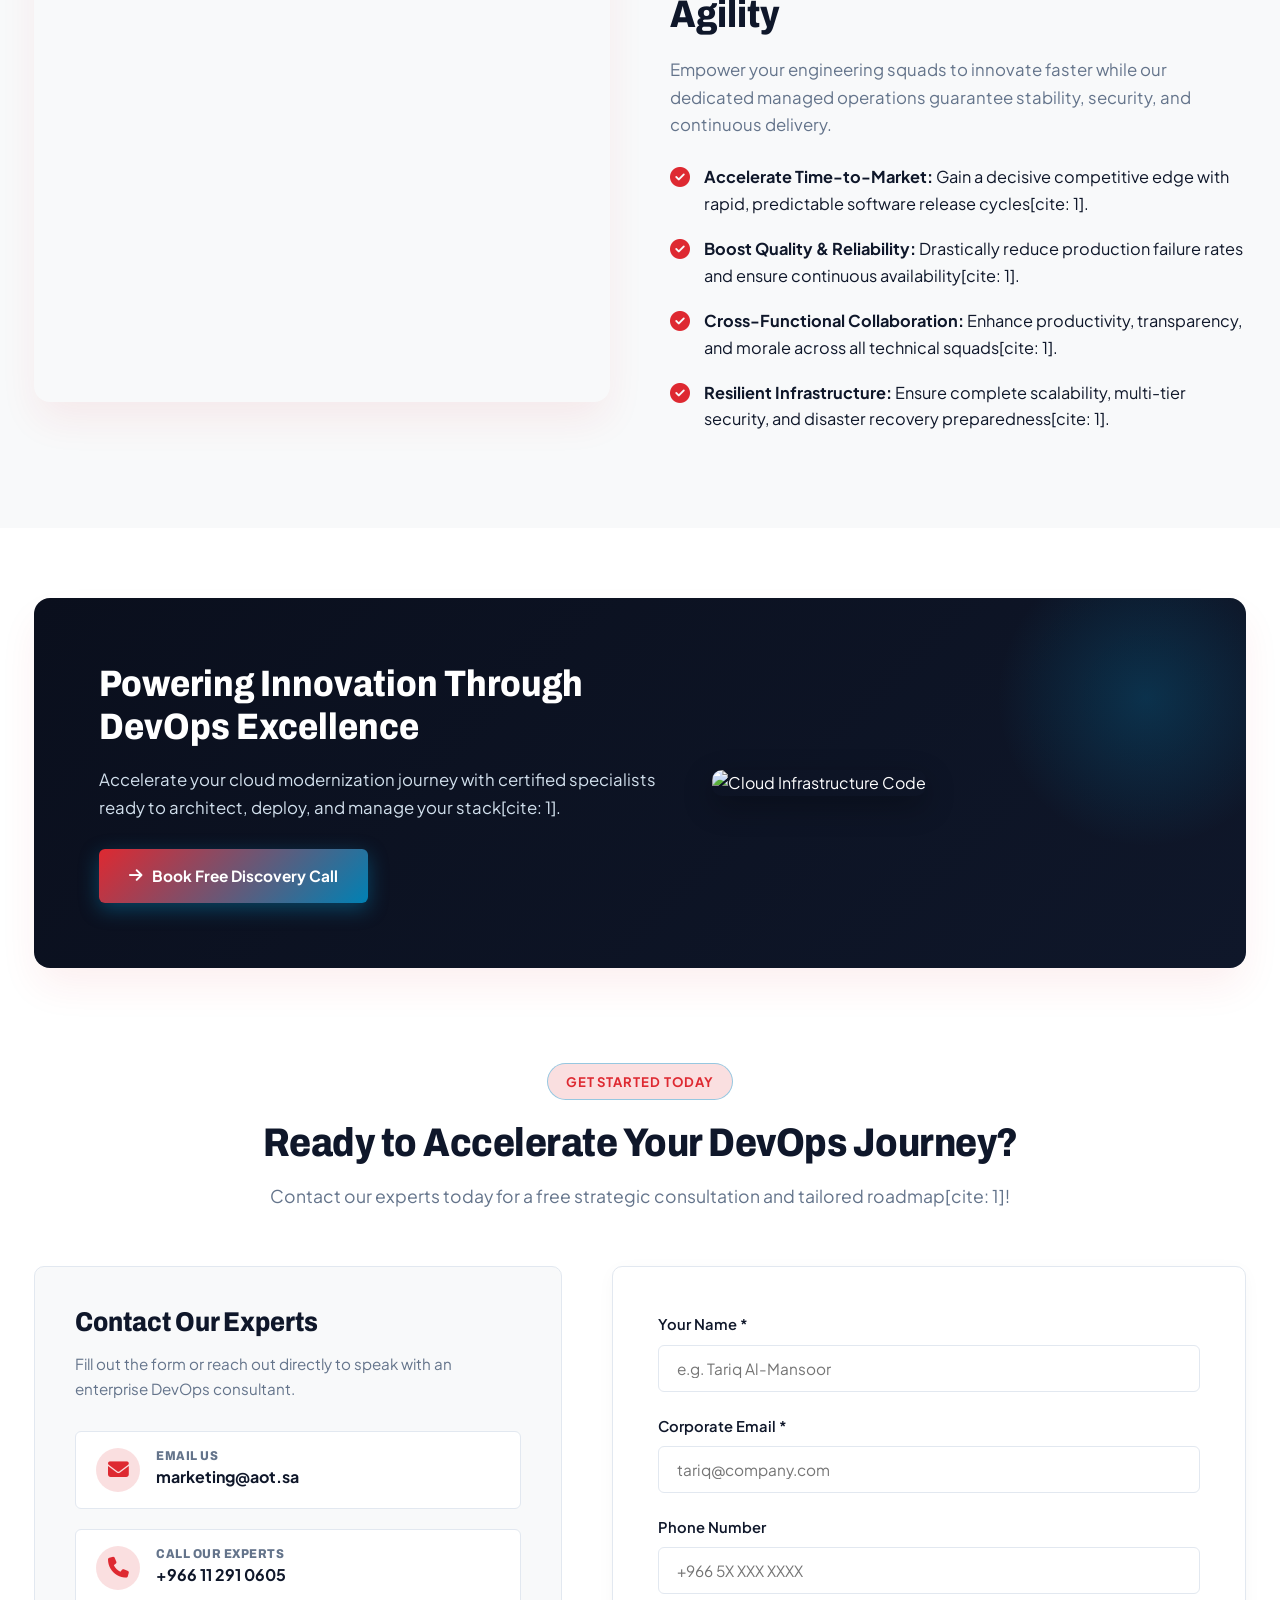
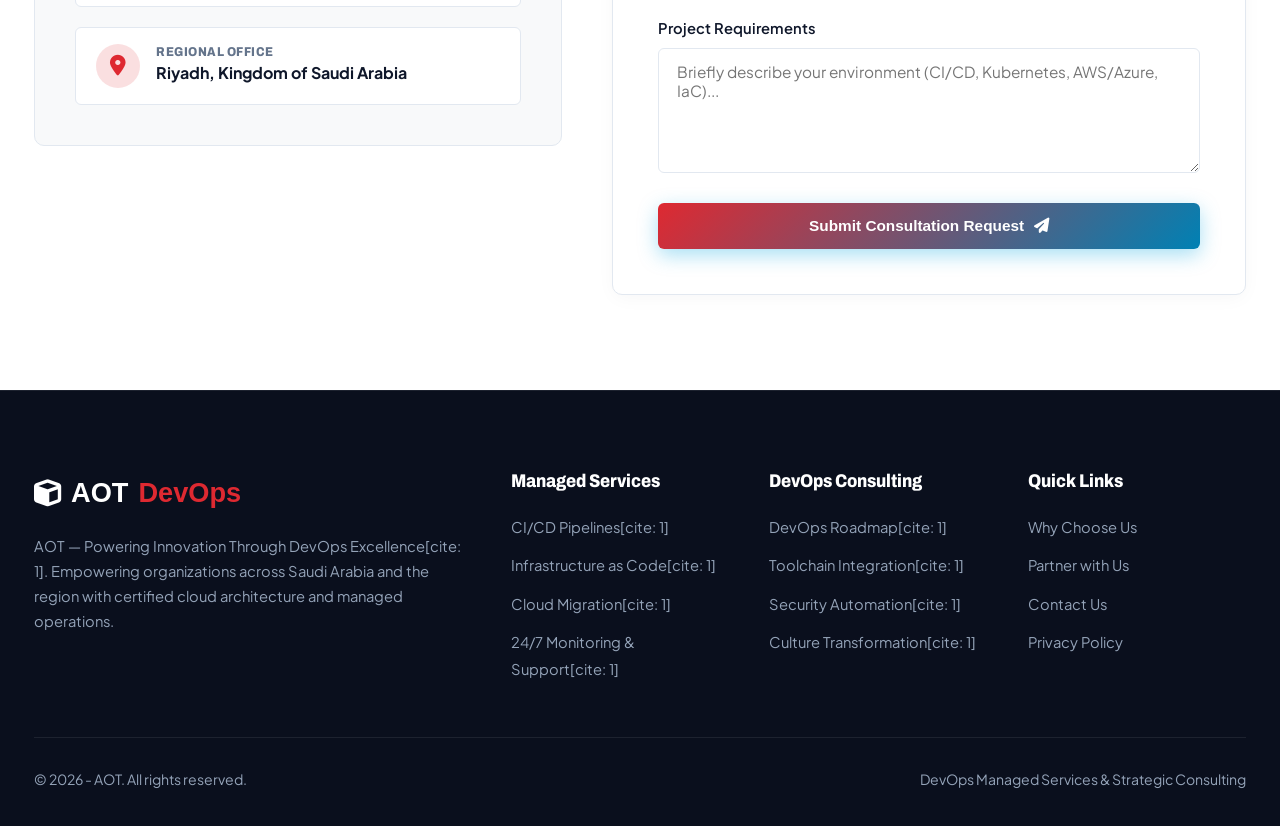
==== commit 0e326c57: "feat: align brand theme, typography, hero image, and card borders" ====
--- a/gemini.html
+++ b/gemini.html
@@ -6,32 +6,32 @@
   <title>DevOps Managed Services & Consulting | AOT Saudi Arabia</title>
   <meta name="description" content="Accelerate Your Software Delivery with Expert DevOps Managed Services and Strategic Consulting.">
   
-  <!-- Typography matching AOT Standard -->
+  <!-- Typography matching AOT Standard - Archivo SemiCondensed & Sans-Serif -->
   <link rel="preconnect" href="https://fonts.googleapis.com">
   <link rel="preconnect" href="https://fonts.gstatic.com" crossorigin>
-  <link href="https://fonts.googleapis.com/css2?family=Plus+Jakarta+Sans:wght@300;400;500;600;700;800&family=Space+Grotesk:wght@500;600;700&display=swap" rel="stylesheet">
+  <link href="https://fonts.googleapis.com/css2?family=Archivo:ital,wdth,wght@0,62..125,100..900;1,62..125,100..900&family=Plus+Jakarta+Sans:ital,wght@0,300..800;1,300..800&display=swap" rel="stylesheet">
   
   <!-- FontAwesome 6 Icons -->
   <link rel="stylesheet" href="https://cdnjs.cloudflare.com/ajax/libs/font-awesome/6.4.0/css/all.min.css">
 
   <style>
     :root {
-      --aot-navy-deep: #071326;
-      --aot-navy-dark: #002B49;
-      --aot-blue-main: #0F52BA;
-      --aot-cyan: #00A3E0;
-      --aot-cyan-glow: rgba(0, 163, 224, 0.18);
-      --aot-gold: #FFB703;
-      --text-main: #1A2433;
-      --text-muted: #5B6B82;
-      --bg-light: #F4F8FC;
+      --aot-navy-deep: #0A0F1D;
+      --aot-navy-dark: #0F172A;
+      --aot-blue-main: #DE2931;
+      --aot-cyan: #DE2931;
+      --aot-cyan-glow: rgba(222, 41, 49, 0.15);
+      --aot-gold: #DE2931;
+      --text-main: #0F172A;
+      --text-muted: #64748B;
+      --bg-light: #F8F9FA;
       --bg-white: #FFFFFF;
-      --border-color: #E2EBF4;
-      --shadow-subtle: 0 10px 30px rgba(0, 43, 73, 0.06);
-      --shadow-hover: 0 20px 45px rgba(0, 43, 73, 0.14);
-      --radius-sm: 8px;
-      --radius-md: 16px;
-      --radius-lg: 24px;
+      --border-color: #E2E8F0;
+      --shadow-subtle: 0 4px 20px -2px rgba(15, 23, 42, 0.04);
+      --shadow-hover: 0 20px 40px -4px rgba(222, 41, 49, 0.08);
+      --radius-sm: 6px;
+      --radius-md: 10px;
+      --radius-lg: 16px;
       --transition: all 0.35s cubic-bezier(0.16, 1, 0.3, 1);
     }
 
@@ -46,7 +46,7 @@
     }
 
     body {
-      font-family: 'Plus Jakarta Sans', sans-serif;
+      font-family: 'Plus Jakarta Sans', -apple-system, BlinkMacSystemFont, 'Segoe UI', Roboto, sans-serif;
       color: var(--text-main);
       background-color: var(--bg-white);
       line-height: 1.65;
@@ -54,9 +54,11 @@
     }
 
     h1, h2, h3, h4, h5, h6 {
-      font-family: 'Space Grotesk', sans-serif;
-      font-weight: 700;
-      line-height: 1.22;
+      font-family: 'Archivo', -apple-system, BlinkMacSystemFont, sans-serif;
+      font-stretch: semi-condensed;
+      font-variation-settings: 'wdth' 87.5;
+      font-weight: 800;
+      line-height: 1.15;
       color: var(--aot-navy-dark);
     }
 
